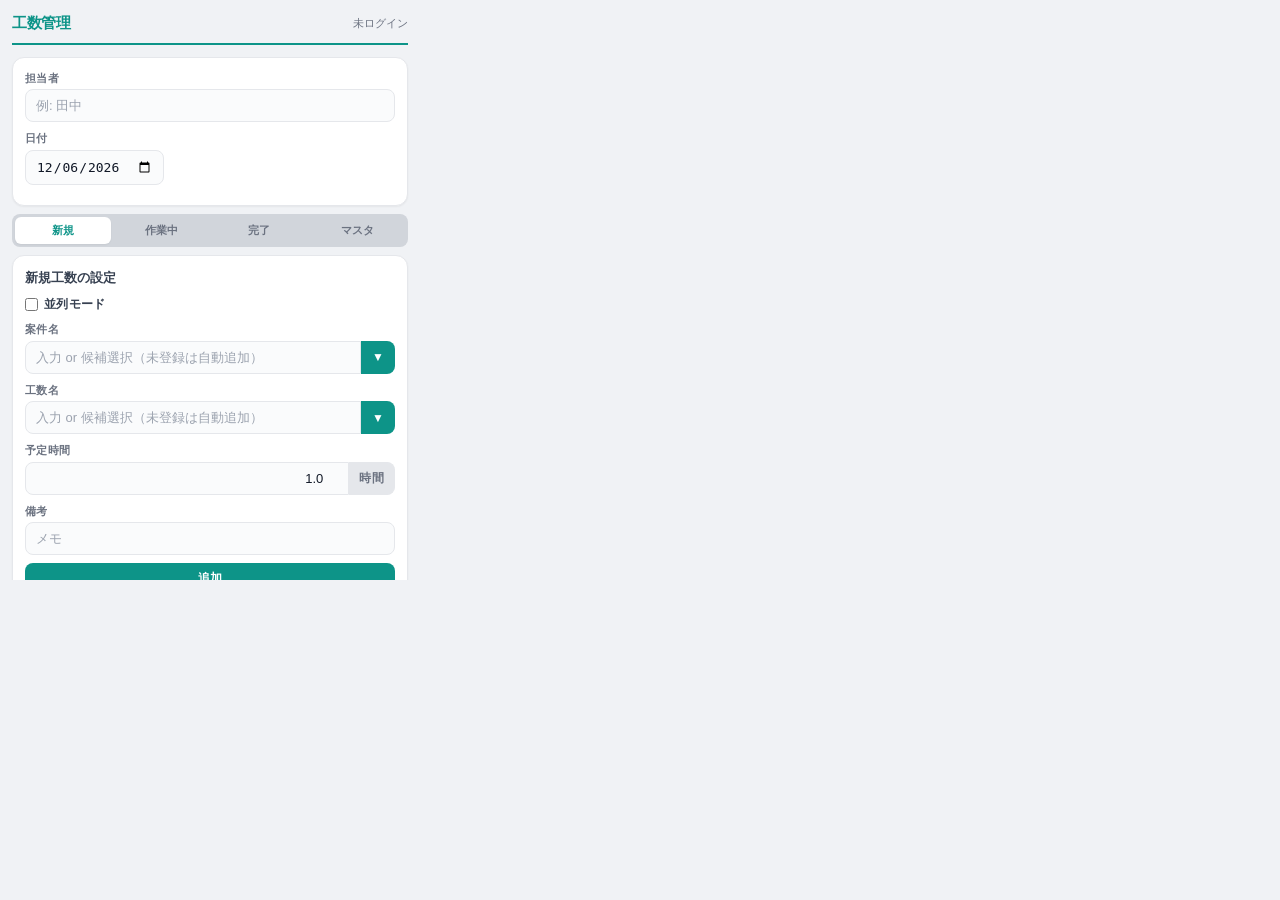
==== popup.html @ e3f2901b "fix: restore functional dropdown menu for text-select inputs" ====
<!doctype html>
<html lang="ja">
  <head>
    <meta charset="UTF-8" />
    <meta name="viewport" content="width=device-width, initial-scale=1.0" />
    <title>工数管理</title>
    <link rel="stylesheet" href="popup.css" />
  </head>
  <body>
    <main class="popup-app">
      <header class="topbar">
        <h1>工数管理</h1>
        <p id="loginState" class="subtext">未ログイン</p>
      </header>

      <section class="card">
        <div class="row">
          <label class="grow">
            担当者
            <input id="loginUserInput" placeholder="例: 田中" list="userList" />
          </label>
        </div>
        <div class="row">
          <label>
            日付
            <input id="dateInput" type="date" />
          </label>
        </div>
        <datalist id="userList"></datalist>
      </section>

      <nav class="tabs" id="tabs">
        <button class="tab active" data-tab="new" type="button">新規</button>
        <button class="tab" data-tab="active" type="button">作業中</button>
        <button class="tab" data-tab="done" type="button">完了</button>
        <button class="tab" data-tab="master" type="button">マスタ</button>
      </nav>

      <section class="card tab-panel" data-panel="new">
        <h2>新規工数の設定</h2>
        <div class="stack">
          <label class="check">
            <input id="parallelToggle" type="checkbox" />
            並列モード
          </label>

          <div id="normalFields" class="stack">
            <label>
              案件名
              <div class="combo-wrap">
                <input id="newProjectField" list="projectOptions" placeholder="入力 or 候補選択（未登録は自動追加）" />
                <button id="newProjectOpenBtn" type="button" class="combo-open" aria-label="案件候補を開く">▼</button>
              </div>
              <div id="newProjectMenu" class="combo-menu hidden"></div>
            </label>
            <label>
              工数名
              <div class="combo-wrap">
                <input id="newTaskNameField" list="taskNameOptions" placeholder="入力 or 候補選択（未登録は自動追加）" />
                <button id="newTaskNameOpenBtn" type="button" class="combo-open" aria-label="工数候補を開く">▼</button>
              </div>
              <div id="newTaskNameMenu" class="combo-menu hidden"></div>
            </label>
          </div>

          <div id="parallelFields" class="hidden">
            <div class="stack">
              <label>
                グループ名
                <input id="parallelGroupName" placeholder="例: 定例MTG" />
              </label>
              <div class="row sub-builder-row">
                <label class="grow">
                  案件名
                  <div class="combo-wrap">
                    <input id="parallelProjectField" list="projectOptions" placeholder="入力 or 候補選択" />
                    <button id="parallelProjectOpenBtn" type="button" class="combo-open" aria-label="案件候補を開く">▼</button>
                  </div>
                  <div id="parallelProjectMenu" class="combo-menu hidden"></div>
                </label>
                <label class="grow">
                  工数名
                  <div class="combo-wrap">
                    <input id="parallelTaskNameField" list="taskNameOptions" placeholder="入力 or 候補選択" />
                    <button id="parallelTaskNameOpenBtn" type="button" class="combo-open" aria-label="工数候補を開く">▼</button>
                  </div>
                  <div id="parallelTaskNameMenu" class="combo-menu hidden"></div>
                </label>
                <label>
                  配分(割)
                  <input id="parallelRatioInput" type="number" step="0.1" min="0" max="10" value="1.0" />
                </label>
                <button id="addSubTaskBtn" type="button">＋</button>
              </div>
              <div id="subTaskList" class="sub-task-list"></div>
            </div>
          </div>

          <label>
            予定時間
            <div class="time-input-wrap">
              <input id="newPlanned" type="number" step="0.5" min="0" value="1.0" />
              <span class="time-suffix">時間</span>
            </div>
          </label>
          <label>
            備考
            <input id="newNote" placeholder="メモ" />
          </label>
          <button id="addBtn" type="button">追加</button>
        </div>
      </section>

      <section class="card tab-panel hidden" data-panel="active">
        <h2>作業中 / 未完了</h2>
        <p id="activeSummary" class="subtext"></p>
        <div class="list" id="activeList"></div>
      </section>

      <section class="card tab-panel hidden" data-panel="done">
        <div class="row between">
          <h2>完了</h2>
          <div class="row">
            <button id="copyAllHtmlBtn" type="button">全件コピー</button>
            <button id="clearDoneBtn" class="danger" type="button">全削除</button>
          </div>
        </div>
        <div class="copy-columns">
          <span class="copy-label">列別コピー</span>
          <button data-action="copy-col" data-col="name" type="button">A:項目</button>
          <button data-action="copy-col" data-col="planned" type="button">C:想定</button>
          <button data-action="copy-col" data-col="actual" type="button">D:実際</button>
          <button data-action="copy-col" data-col="user" type="button">E:担当者</button>
          <button data-action="copy-col" data-col="note" type="button">H:備考</button>
        </div>
        <div class="list" id="doneList"></div>
      </section>

      <section class="card tab-panel hidden" data-panel="master">
        <h2>マスタ管理</h2>
        <div class="master-group">
          <h3>案件名</h3>
          <div class="row">
            <input id="masterProjectInput" class="grow" placeholder="案件名を入力" />
            <button id="addMasterProjectBtn" type="button">追加</button>
          </div>
          <div class="master-list-wrap">
            <ul id="masterProjectList" class="master-list"></ul>
          </div>
        </div>
        <div class="master-group">
          <h3>工数名</h3>
          <div class="row">
            <input id="masterTaskNameInput" class="grow" placeholder="工数名を入力" />
            <button id="addMasterTaskNameBtn" type="button">追加</button>
          </div>
          <div class="master-list-wrap">
            <ul id="masterTaskNameList" class="master-list"></ul>
          </div>
        </div>
      </section>

      <datalist id="projectOptions"></datalist>
      <datalist id="taskNameOptions"></datalist>

      <p id="message"></p>
    </main>

    <script src="popup.js"></script>
  </body>
</html>
---- popup.css ----
:root {
  --bg: #f0f2f5;
  --panel: #ffffff;
  --border: #e5e7eb;
  --text: #111827;
  --text-secondary: #374151;
  --muted: #6b7280;
  --primary: #0d9488;
  --primary-hover: #0f766e;
  --primary-surface: #f0fdfa;
  --shadow-xs: 0 1px 2px rgba(0, 0, 0, 0.05);
  --shadow-sm: 0 1px 3px rgba(0, 0, 0, 0.1), 0 1px 2px -1px rgba(0, 0, 0, 0.1);
  --radius: 12px;
  --radius-sm: 8px;
  --radius-xs: 6px;
  --radius-full: 999px;
  --transition: 150ms cubic-bezier(0.4, 0, 0.2, 1);
}

* {
  box-sizing: border-box;
  margin: 0;
  padding: 0;
}

body {
  background: var(--bg);
  color: var(--text);
  font-family: -apple-system, BlinkMacSystemFont, "Segoe UI", "Noto Sans JP", sans-serif;
  font-size: 13px;
  line-height: 1.5;
}

.popup-app {
  width: 420px;
  max-height: 580px;
  overflow-y: auto;
  overflow-x: hidden;
  padding: 12px;
}

.popup-app::-webkit-scrollbar {
  width: 4px;
}

.popup-app::-webkit-scrollbar-track {
  background: transparent;
}

.popup-app::-webkit-scrollbar-thumb {
  background: var(--border);
  border-radius: 2px;
}

/* ── Header ─────────────────────── */

.topbar {
  display: flex;
  align-items: center;
  justify-content: space-between;
  margin-bottom: 12px;
  padding-bottom: 8px;
  border-bottom: 2px solid var(--primary);
}

h1 {
  font-size: 15px;
  font-weight: 800;
  letter-spacing: -0.02em;
  color: var(--primary);
}

h2 {
  font-size: 13px;
  font-weight: 600;
  margin-bottom: 8px;
  color: var(--text-secondary);
}

h3 {
  font-size: 12px;
  font-weight: 600;
  color: var(--text-secondary);
  margin-bottom: 6px;
}

.subtext {
  font-size: 11px;
  color: var(--muted);
  font-weight: 500;
}

/* ── Card ───────────────────────── */

.card {
  background: var(--panel);
  border: 1px solid var(--border);
  border-radius: var(--radius);
  padding: 12px;
  margin-bottom: 8px;
  box-shadow: var(--shadow-xs);
}

/* ── Quick Add (inline) ────────── */

.quick-add {
  display: flex;
  gap: 4px;
  align-items: stretch;
}

.quick-add input {
  flex: 1;
  padding: 6px 8px;
  font-size: 12px;
}

.quick-add button {
  padding: 6px 10px;
  font-size: 13px;
  line-height: 1;
  flex-shrink: 0;
}

/* ── Single Combo Field ────────── */

.combo-wrap {
  display: flex;
  align-items: stretch;
  gap: 0;
}

.combo-wrap input {
  border-top-right-radius: 0;
  border-bottom-right-radius: 0;
}

.combo-open {
  padding: 0 10px;
  min-width: 34px;
  border-top-left-radius: 0;
  border-bottom-left-radius: 0;
  box-shadow: none;
}

.combo-menu {
  display: grid;
  gap: 2px;
  position: absolute;
  left: 0;
  right: 0;
  top: calc(100% + 2px);
  z-index: 50;
  max-height: 120px;
  overflow-y: auto;
  border: 1px solid var(--border);
  border-radius: var(--radius-xs);
  background: #fff;
  padding: 4px;
}

.combo-item {
  width: 100%;
  text-align: left;
  background: #fff;
  color: var(--text);
  border-radius: var(--radius-xs);
  padding: 6px 8px;
}

.combo-item:hover {
  background: #f3f4f6;
  color: var(--text);
}

/* ── Form Elements ──────────────── */

input,
select {
  width: 100%;
  border: 1.5px solid var(--border);
  border-radius: var(--radius-sm);
  padding: 8px 10px;
  font-size: 13px;
  color: var(--text);
  background: #fafbfc;
  outline: none;
  transition: border-color var(--transition), box-shadow var(--transition);
}

input:focus,
select:focus {
  border-color: var(--primary);
  box-shadow: 0 0 0 3px rgba(13, 148, 132, 0.12);
  background: #fff;
}

input::placeholder {
  color: #9ca3af;
}

label {
  display: flex;
  flex-direction: column;
  gap: 3px;
  font-size: 11px;
  font-weight: 600;
  color: var(--muted);
  letter-spacing: 0.03em;
}

.check {
  flex-direction: row;
  align-items: center;
  gap: 6px;
  cursor: pointer;
  font-size: 12px;
  color: var(--text-secondary);
}

.check input[type="checkbox"] {
  width: auto;
  accent-color: var(--primary);
}

/* ── Time input with suffix ─────── */

.time-input-wrap {
  display: flex;
  align-items: stretch;
}

.time-input-wrap input {
  border-top-right-radius: 0;
  border-bottom-right-radius: 0;
  flex: 1;
  text-align: right;
}

.time-suffix {
  display: flex;
  align-items: center;
  padding: 0 10px;
  background: #e5e7eb;
  border: 1.5px solid var(--border);
  border-left: none;
  border-radius: 0 var(--radius-sm) var(--radius-sm) 0;
  font-size: 12px;
  font-weight: 600;
  color: var(--muted);
  white-space: nowrap;
}

/* ── Buttons ────────────────────── */

button {
  border: none;
  border-radius: var(--radius-sm);
  padding: 7px 14px;
  font-size: 12px;
  font-weight: 600;
  cursor: pointer;
  color: #fff;
  background: var(--primary);
  transition: background var(--transition), transform 100ms, box-shadow var(--transition);
  white-space: nowrap;
}

button:hover {
  background: var(--primary-hover);
  box-shadow: var(--shadow-sm);
}

button:active {
  transform: scale(0.97);
}

.btn-start {
  background: #059669;
}
.btn-start:hover {
  background: #047857;
}
.btn-pause {
  background: #d97706;
}
.btn-pause:hover {
  background: #b45309;
}
.btn-resume {
  background: #2563eb;
}
.btn-resume:hover {
  background: #1d4ed8;
}
.btn-complete {
  background: #0891b2;
}
.btn-complete:hover {
  background: #0e7490;
}
.btn-danger,
button.danger {
  background: #ef4444;
}
.btn-danger:hover,
button.danger:hover {
  background: #dc2626;
}

/* ── Layout Helpers ─────────────── */

.row {
  display: flex;
  gap: 8px;
  align-items: flex-end;
  margin-bottom: 8px;
}

.row.between {
  justify-content: space-between;
  align-items: center;
}

.grow {
  flex: 1;
}

.stack {
  display: grid;
  gap: 8px;
}

.hidden {
  display: none;
}

/* ── Tabs ───────────────────────── */

.tabs {
  display: grid;
  grid-template-columns: repeat(4, 1fr);
  gap: 2px;
  margin-bottom: 8px;
  background: #d1d5db;
  border-radius: var(--radius-sm);
  padding: 3px;
}

.tab {
  background: transparent;
  color: var(--muted);
  font-size: 11px;
  font-weight: 600;
  padding: 6px 4px;
  border-radius: var(--radius-xs);
  transition: all var(--transition);
}

.tab:hover {
  color: var(--text);
  background: rgba(255, 255, 255, 0.5);
  box-shadow: none;
}

.tab.active {
  background: var(--panel);
  color: var(--primary);
  box-shadow: var(--shadow-xs);
}

/* ── Master Lists ───────────────── */

.master-group {
  margin-bottom: 12px;
}

.master-group:last-child {
  margin-bottom: 0;
}

.master-list-wrap {
  max-height: 120px;
  overflow-y: auto;
  margin-top: 6px;
}

.master-list {
  list-style: none;
  display: grid;
  gap: 4px;
}

.master-item {
  display: flex;
  justify-content: space-between;
  align-items: center;
  border: 1px solid var(--border);
  border-radius: var(--radius-xs);
  background: #fafbfc;
  padding: 4px 8px;
  font-size: 12px;
  transition: background var(--transition);
}

.master-item:hover {
  background: #f3f4f6;
}

.master-item button {
  padding: 2px 8px;
  font-size: 10px;
}

/* ── Sub-task builder (parallel) ── */

.sub-builder-row {
  align-items: flex-end;
}

.sub-builder-row > button {
  padding: 8px 12px;
  font-size: 14px;
  line-height: 1;
}

.sub-task-list {
  display: grid;
  gap: 4px;
}

.sub-task-item {
  display: flex;
  gap: 8px;
  align-items: center;
  border: 1px solid var(--border);
  border-radius: var(--radius-xs);
  background: #fafbfc;
  padding: 4px 8px;
  font-size: 12px;
}

.sub-task-item > span:first-child {
  flex: 1;
}

.sub-task-meta {
  font-size: 10px;
  color: var(--muted);
  white-space: nowrap;
}

.sub-task-item button {
  padding: 2px 6px;
  font-size: 11px;
  line-height: 1;
}

/* ── Column Copy ─────────────────── */

.copy-columns {
  display: flex;
  align-items: center;
  gap: 4px;
  flex-wrap: wrap;
  margin-bottom: 10px;
}

.copy-label {
  font-size: 10px;
  font-weight: 700;
  color: var(--muted);
  margin-right: 2px;
}

.copy-columns button {
  padding: 4px 8px;
  font-size: 10px;
  background: #6366f1;
  border-radius: var(--radius-xs);
}

.copy-columns button:hover {
  background: #4f46e5;
}

/* ── Task List ──────────────────── */

.list {
  display: grid;
  gap: 8px;
}

/* ── Task Item ──────────────────── */

.item {
  border: 1px solid var(--border);
  border-radius: var(--radius);
  background: var(--panel);
  padding: 10px 12px;
  transition: box-shadow var(--transition), border-color var(--transition);
}

.item:hover {
  box-shadow: var(--shadow-sm);
  border-color: #d1d5db;
}

.item-running {
  border-left: 3px solid #059669;
  background: linear-gradient(135deg, #f0fdf4 0%, #ffffff 40%);
}

.item-done {
  border-left: 3px solid #0891b2;
}

.item-header {
  display: flex;
  align-items: center;
  gap: 8px;
  margin-bottom: 8px;
  flex-wrap: wrap;
}

.item-title {
  font-weight: 700;
  font-size: 13px;
  flex: 1;
  color: var(--text);
}

.item-tag {
  font-size: 10px;
  font-weight: 600;
  padding: 2px 8px;
  border-radius: var(--radius-full);
  background: var(--primary-surface);
  color: var(--primary);
  white-space: nowrap;
  flex-shrink: 0;
}

.parallel-tag {
  background: #fef3c7;
  color: #92400e;
}

/* ── Sub-tasks info (active view) ── */

.sub-tasks-info {
  display: flex;
  flex-wrap: wrap;
  gap: 4px;
  margin-bottom: 8px;
}

.sub-task-chip {
  font-size: 10px;
  padding: 2px 6px;
  background: #f3f4f6;
  border: 1px solid var(--border);
  border-radius: var(--radius-full);
  color: var(--muted);
}

/* ── Stats ──────────────────────── */

.item-stats {
  display: flex;
  gap: 16px;
  margin-bottom: 8px;
}

.stat {
  display: flex;
  flex-direction: column;
  gap: 1px;
}

.stat-label {
  font-size: 10px;
  color: var(--muted);
  font-weight: 600;
  letter-spacing: 0.04em;
}

.stat-value {
  font-size: 13px;
  font-weight: 600;
  color: var(--text);
}

.status-running {
  color: #059669;
}
.status-paused {
  color: #d97706;
}
.status-pending {
  color: var(--muted);
}
.status-completed {
  color: #0891b2;
}

/* ── Timer ──────────────────────── */

.timer-row {
  margin-bottom: 8px;
}

.timer {
  display: inline-block;
  font-family: "SF Mono", "Fira Code", "Consolas", monospace;
  font-size: 20px;
  font-weight: 800;
  color: #065f46;
  background: linear-gradient(135deg, #ecfdf5, #d1fae5);
  border: 1px solid #a7f3d0;
  border-radius: var(--radius-sm);
  padding: 4px 14px;
  letter-spacing: 0.06em;
}

/* ── Note ───────────────────────── */

.item-note {
  font-size: 11px;
  color: var(--muted);
  padding: 5px 0 2px;
  border-top: 1px dashed var(--border);
  margin-top: 4px;
}

/* ── Ratio inputs (done parallel) ─ */

.sub-task-ratios {
  margin-top: 8px;
  padding-top: 8px;
  border-top: 1px dashed var(--border);
}

.ratio-row {
  display: flex;
  justify-content: space-between;
  align-items: center;
  gap: 8px;
  margin-bottom: 4px;
}

.ratio-label {
  flex: 1;
  font-size: 11px;
  color: var(--text-secondary);
}

.ratio-plan {
  font-size: 11px;
  color: var(--muted);
  white-space: nowrap;
}

.ratio-input-wrap {
  display: flex;
  align-items: stretch;
  flex-shrink: 0;
}

.ratio-input {
  width: 52px;
  padding: 4px 6px;
  font-size: 12px;
  text-align: right;
  border-top-right-radius: 0;
  border-bottom-right-radius: 0;
}

.ratio-suffix {
  display: flex;
  align-items: center;
  padding: 4px 6px;
  background: #e5e7eb;
  border: 1.5px solid var(--border);
  border-left: none;
  border-radius: 0 var(--radius-xs) var(--radius-xs) 0;
  font-size: 11px;
  font-weight: 600;
  color: var(--muted);
}

.ratio-total {
  font-size: 11px;
  font-weight: 600;
  color: var(--primary);
  text-align: right;
  margin-top: 4px;
}

/* ── Progress ───────────────────── */

.progress-wrap {
  display: flex;
  align-items: center;
  gap: 8px;
  margin: 6px 0;
}

.progress {
  flex: 1;
  height: 6px;
  border-radius: var(--radius-full);
  background: #f3f4f6;
  overflow: hidden;
}

.progress > i {
  display: block;
  height: 100%;
  background: linear-gradient(90deg, #0d9488, #34d399);
  border-radius: var(--radius-full);
  transition: width 300ms ease;
}

.progress-text {
  font-size: 10px;
  font-weight: 700;
  color: var(--muted);
  min-width: 28px;
  text-align: right;
}

/* ── Operations ─────────────────── */

.ops {
  display: flex;
  gap: 6px;
  margin-top: 8px;
  flex-wrap: wrap;
}

.ops button {
  padding: 5px 12px;
  font-size: 11px;
  border-radius: var(--radius-xs);
}

/* ── Message ────────────────────── */

#message {
  margin: 4px 0 0;
  min-height: 1.4em;
  font-size: 11px;
  font-weight: 600;
  transition: color 200ms;
}
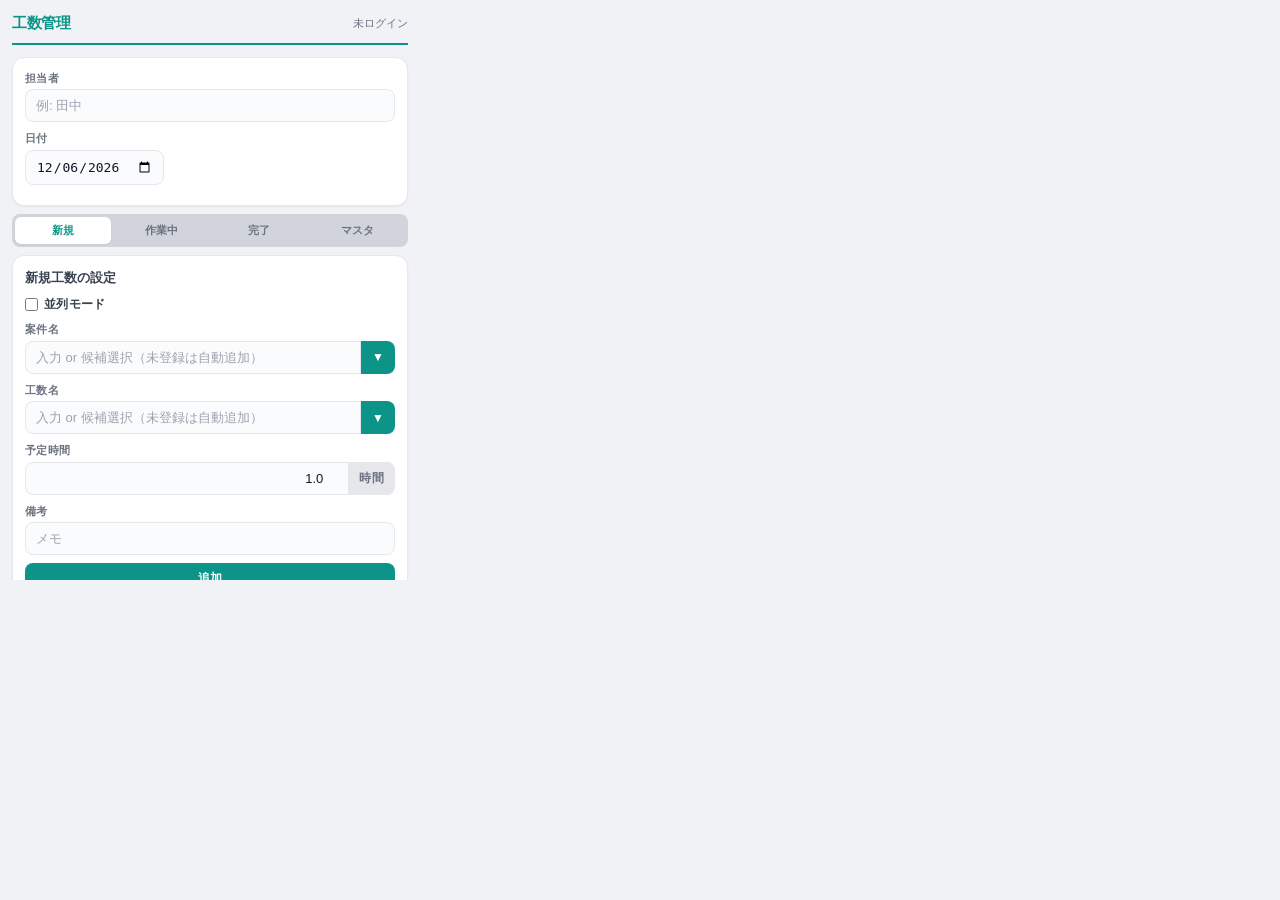
==== commit 1c7032fb: "fix: anchor popup combo menu so dropdown options are visible" ====
--- a/popup.html
+++ b/popup.html
@@ -45,7 +45,7 @@
           </label>
 
           <div id="normalFields" class="stack">
-            <label>
+            <label class="combo-field">
               案件名
               <div class="combo-wrap">
                 <input id="newProjectField" list="projectOptions" placeholder="入力 or 候補選択（未登録は自動追加）" />
@@ -53,7 +53,7 @@
               </div>
               <div id="newProjectMenu" class="combo-menu hidden"></div>
             </label>
-            <label>
+            <label class="combo-field">
               工数名
               <div class="combo-wrap">
                 <input id="newTaskNameField" list="taskNameOptions" placeholder="入力 or 候補選択（未登録は自動追加）" />
@@ -70,7 +70,7 @@
                 <input id="parallelGroupName" placeholder="例: 定例MTG" />
               </label>
               <div class="row sub-builder-row">
-                <label class="grow">
+                <label class="grow combo-field">
                   案件名
                   <div class="combo-wrap">
                     <input id="parallelProjectField" list="projectOptions" placeholder="入力 or 候補選択" />
@@ -78,7 +78,7 @@
                   </div>
                   <div id="parallelProjectMenu" class="combo-menu hidden"></div>
                 </label>
-                <label class="grow">
+                <label class="grow combo-field">
                   工数名
                   <div class="combo-wrap">
                     <input id="parallelTaskNameField" list="taskNameOptions" placeholder="入力 or 候補選択" />
--- a/popup.css
+++ b/popup.css
@@ -130,6 +130,10 @@
   gap: 0;
 }
 
+.combo-field {
+  position: relative;
+}
+
 .combo-wrap input {
   border-top-right-radius: 0;
   border-bottom-right-radius: 0;
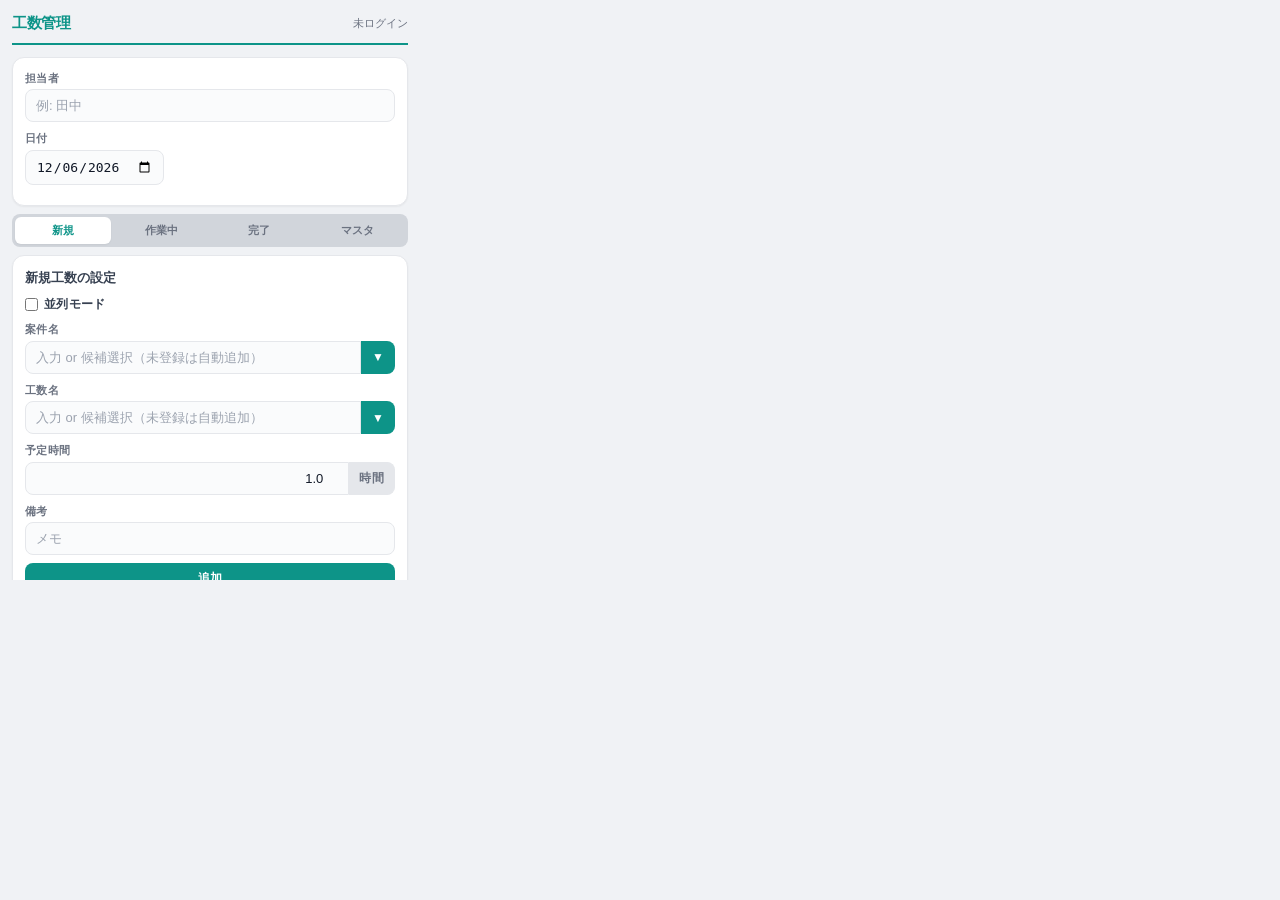
==== commit 4355a2d9: "fix: use single custom dropdown trigger and remove native list picker" ====
--- a/popup.html
+++ b/popup.html
@@ -48,7 +48,7 @@
             <label class="combo-field">
               案件名
               <div class="combo-wrap">
-                <input id="newProjectField" list="projectOptions" placeholder="入力 or 候補選択（未登録は自動追加）" />
+                <input id="newProjectField" placeholder="入力 or 候補選択（未登録は自動追加）" />
                 <button id="newProjectOpenBtn" type="button" class="combo-open" aria-label="案件候補を開く">▼</button>
               </div>
               <div id="newProjectMenu" class="combo-menu hidden"></div>
@@ -56,7 +56,7 @@
             <label class="combo-field">
               工数名
               <div class="combo-wrap">
-                <input id="newTaskNameField" list="taskNameOptions" placeholder="入力 or 候補選択（未登録は自動追加）" />
+                <input id="newTaskNameField" placeholder="入力 or 候補選択（未登録は自動追加）" />
                 <button id="newTaskNameOpenBtn" type="button" class="combo-open" aria-label="工数候補を開く">▼</button>
               </div>
               <div id="newTaskNameMenu" class="combo-menu hidden"></div>
@@ -73,7 +73,7 @@
                 <label class="grow combo-field">
                   案件名
                   <div class="combo-wrap">
-                    <input id="parallelProjectField" list="projectOptions" placeholder="入力 or 候補選択" />
+                    <input id="parallelProjectField" placeholder="入力 or 候補選択" />
                     <button id="parallelProjectOpenBtn" type="button" class="combo-open" aria-label="案件候補を開く">▼</button>
                   </div>
                   <div id="parallelProjectMenu" class="combo-menu hidden"></div>
@@ -81,7 +81,7 @@
                 <label class="grow combo-field">
                   工数名
                   <div class="combo-wrap">
-                    <input id="parallelTaskNameField" list="taskNameOptions" placeholder="入力 or 候補選択" />
+                    <input id="parallelTaskNameField" placeholder="入力 or 候補選択" />
                     <button id="parallelTaskNameOpenBtn" type="button" class="combo-open" aria-label="工数候補を開く">▼</button>
                   </div>
                   <div id="parallelTaskNameMenu" class="combo-menu hidden"></div>
--- a/popup.css
+++ b/popup.css
@@ -145,6 +145,9 @@
   border-top-left-radius: 0;
   border-bottom-left-radius: 0;
   box-shadow: none;
+  cursor: pointer;
+  position: relative;
+  z-index: 2;
 }
 
 .combo-menu {
@@ -177,6 +180,12 @@
   color: var(--text);
 }
 
+.combo-empty {
+  font-size: 11px;
+  color: var(--muted);
+  padding: 6px 8px;
+}
+
 /* ── Form Elements ──────────────── */
 
 input,
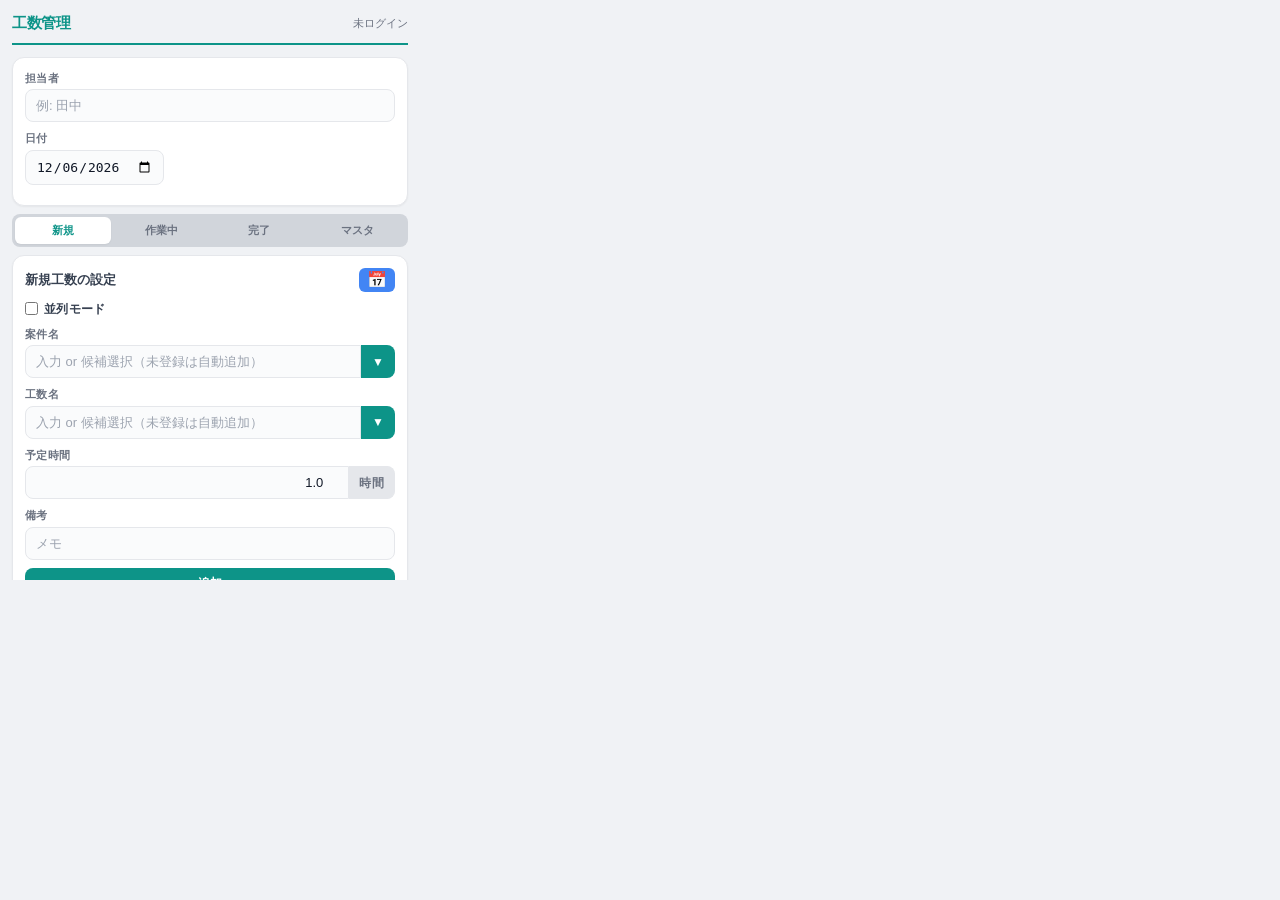
==== commit 01c702bf: "feat: replace calendar import section with icon button in header Move Google Calendar import trigger" ====
--- a/popup.html
+++ b/popup.html
@@ -37,7 +37,10 @@
       </nav>
 
       <section class="card tab-panel" data-panel="new">
-        <h2>新規工数の設定</h2>
+        <div class="section-header">
+          <h2>新規工数の設定</h2>
+          <button id="importCalendarBtn" class="btn-calendar" type="button" title="Googleカレンダーから取込">&#x1F4C5;</button>
+        </div>
         <div class="stack">
           <label class="check">
             <input id="parallelToggle" type="checkbox" />
@@ -69,8 +72,8 @@
                 グループ名
                 <input id="parallelGroupName" placeholder="例: 定例MTG" />
               </label>
-              <div class="row sub-builder-row">
-                <label class="grow combo-field">
+              <div class="stack sub-builder-row">
+                <label class="combo-field">
                   案件名
                   <div class="combo-wrap">
                     <input id="parallelProjectField" placeholder="入力 or 候補選択" />
@@ -78,7 +81,7 @@
                   </div>
                   <div id="parallelProjectMenu" class="combo-menu hidden"></div>
                 </label>
-                <label class="grow combo-field">
+                <label class="combo-field">
                   工数名
                   <div class="combo-wrap">
                     <input id="parallelTaskNameField" placeholder="入力 or 候補選択" />
@@ -87,10 +90,10 @@
                   <div id="parallelTaskNameMenu" class="combo-menu hidden"></div>
                 </label>
                 <label>
-                  配分(割)
-                  <input id="parallelRatioInput" type="number" step="0.1" min="0" max="10" value="1.0" />
+                  予測(h)
+                  <input id="parallelPlannedInput" type="number" step="0.5" min="0.5" value="0.5" />
                 </label>
-                <button id="addSubTaskBtn" type="button">＋</button>
+                <button id="addSubTaskBtn" class="sub-builder-add" type="button">＋</button>
               </div>
               <div id="subTaskList" class="sub-task-list"></div>
             </div>
@@ -126,12 +129,11 @@
           </div>
         </div>
         <div class="copy-columns">
-          <span class="copy-label">列別コピー</span>
-          <button data-action="copy-col" data-col="name" type="button">A:項目</button>
-          <button data-action="copy-col" data-col="planned" type="button">C:想定</button>
-          <button data-action="copy-col" data-col="actual" type="button">D:実際</button>
-          <button data-action="copy-col" data-col="user" type="button">E:担当者</button>
-          <button data-action="copy-col" data-col="note" type="button">H:備考</button>
+          <button data-action="copy-col" data-col="name" type="button">項目</button>
+          <button data-action="copy-col" data-col="planned" type="button">想定</button>
+          <button data-action="copy-col" data-col="actual" type="button">実際</button>
+          <button data-action="copy-col" data-col="user" type="button">担当者</button>
+          <button data-action="copy-col" data-col="note" type="button">備考</button>
         </div>
         <div class="list" id="doneList"></div>
       </section>
@@ -158,6 +160,27 @@
             <ul id="masterTaskNameList" class="master-list"></ul>
           </div>
         </div>
+        <div class="master-group">
+          <h3>通知設定</h3>
+          <div class="stack">
+            <label class="check">
+              <input id="notifyBeforeEnabled" type="checkbox" />
+              予定終了の残り時間で通知
+            </label>
+            <label>
+              残り(分)
+              <input id="notifyBeforeMinutes" type="number" min="1" step="1" value="10" />
+            </label>
+            <label class="check">
+              <input id="notifyElapsedEnabled" type="checkbox" />
+              経過時間で通知
+            </label>
+            <label>
+              経過(分)
+              <input id="notifyElapsedMinutes" type="number" min="1" step="1" value="60" />
+            </label>
+          </div>
+        </div>
       </section>
 
       <datalist id="projectOptions"></datalist>
--- a/popup.css
+++ b/popup.css
@@ -428,13 +428,14 @@
 /* ── Sub-task builder (parallel) ── */
 
 .sub-builder-row {
-  align-items: flex-end;
-}
-
-.sub-builder-row > button {
+  align-items: stretch;
+}
+
+.sub-builder-add {
   padding: 8px 12px;
   font-size: 14px;
   line-height: 1;
+  align-self: flex-start;
 }
 
 .sub-task-list {
@@ -767,3 +768,34 @@
   font-weight: 600;
   transition: color 200ms;
 }
+
+/* ── Section Header ────────────── */
+
+.section-header {
+  display: flex;
+  align-items: center;
+  justify-content: space-between;
+  margin-bottom: 8px;
+}
+
+.section-header h2 {
+  margin-bottom: 0;
+}
+
+.btn-calendar {
+  background: #4285f4;
+  padding: 4px 8px;
+  font-size: 16px;
+  line-height: 1;
+  border-radius: var(--radius-xs);
+}
+
+.btn-calendar:hover {
+  background: #3367d6;
+}
+
+.btn-calendar:disabled {
+  background: #9ca3af;
+  cursor: not-allowed;
+  transform: none;
+}
